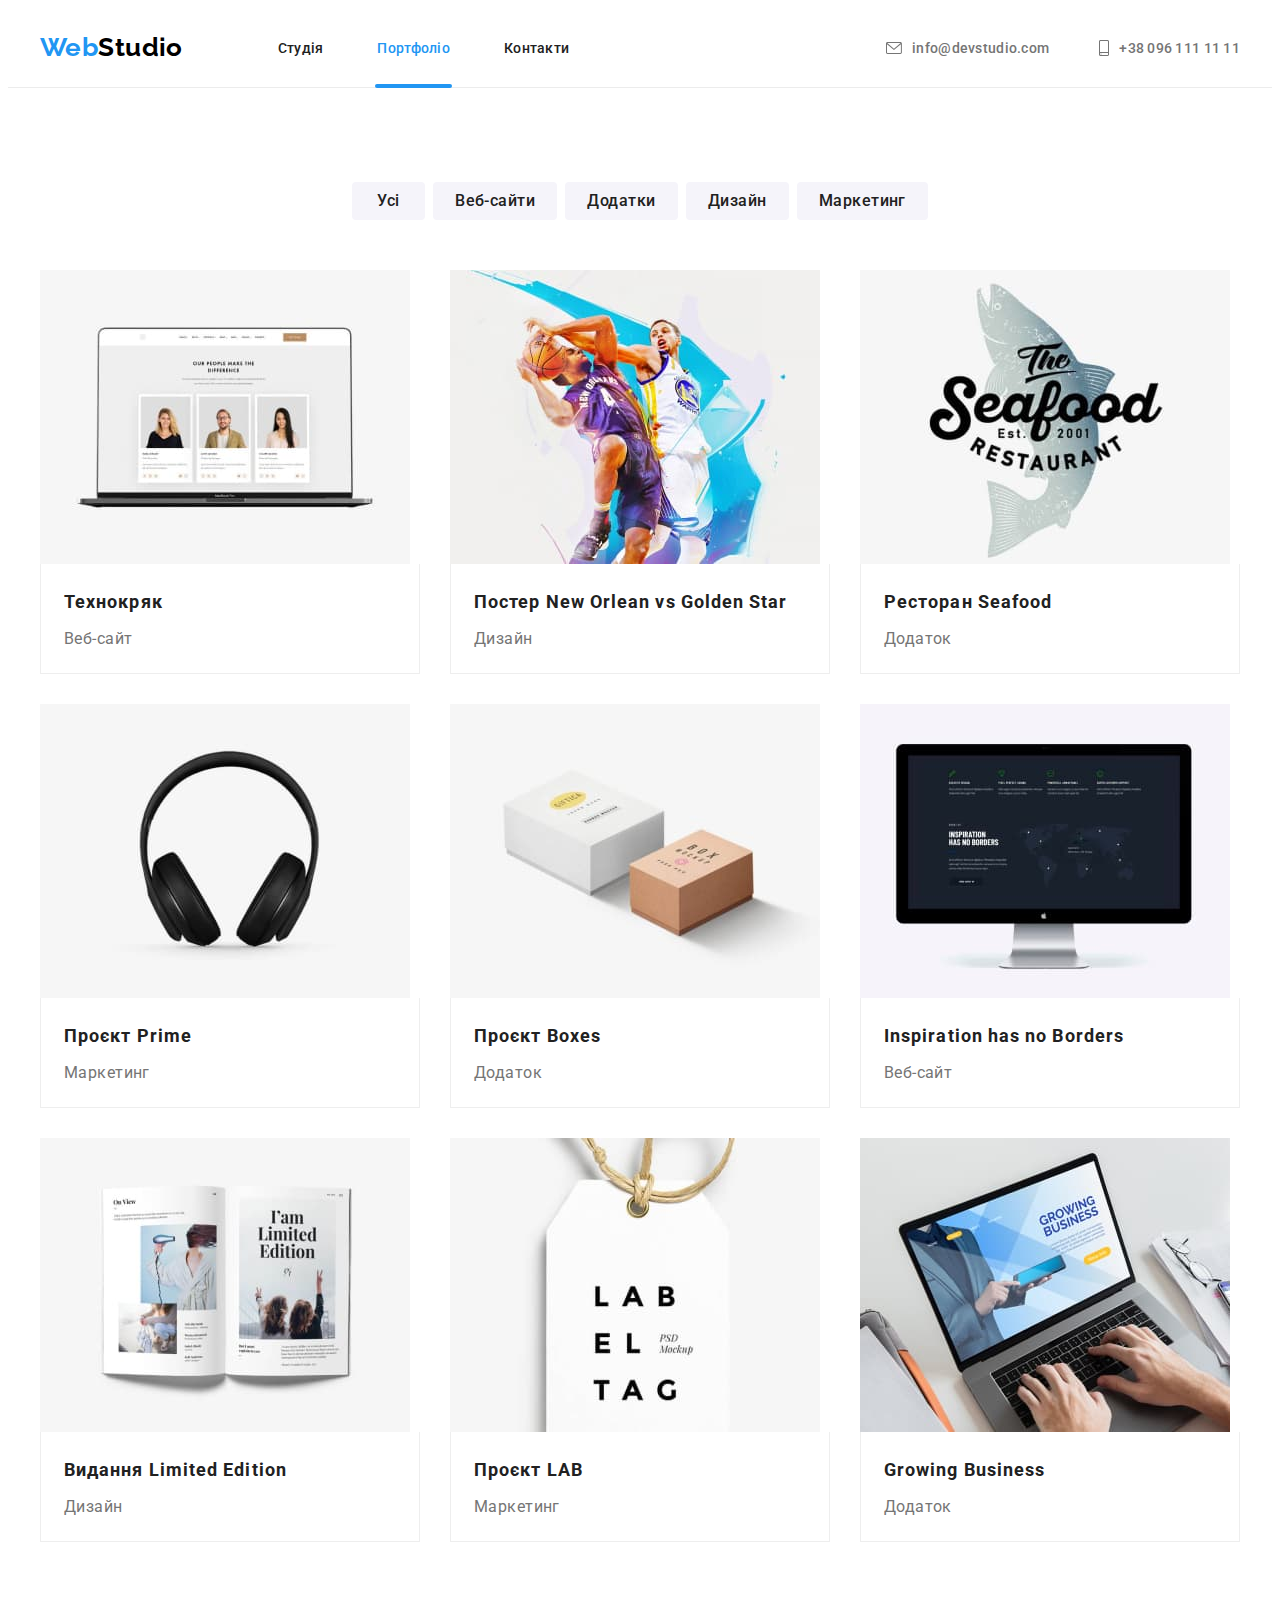
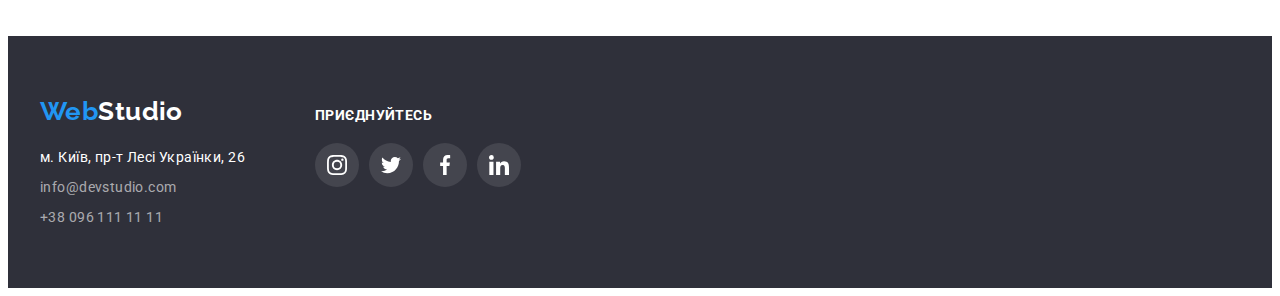
==== portfolio.html @ 7ef3f203 "Initial commit" ====
<!DOCTYPE html>
<html lang="uk">
  <head>
    <meta charset="UTF-8" />
    <meta http-equiv="X-UA-Compatible" content="IE=edge" />
    <meta name="viewport" content="width=device-width, initial-scale=1.0" />
    <title>WebStudio</title>

    <link
      rel="stylesheet"
      href="https://cdnjs.cloudflare.com/ajax/libs/modern-normalize/1.1.0/modern-normalize.min.css"
      integrity="sha512-wpPYUAdjBVSE4KJnH1VR1HeZfpl1ub8YT/NKx4PuQ5NmX2tKuGu6U/JRp5y+Y8XG2tV+wKQpNHVUX03MfMFn9Q=="
      crossorigin="anonymous"
      referrerpolicy="no-referrer"
    />

    <link rel="preconnect" href="https://fonts.googleapis.com" />
    <link rel="preconnect" href="https://fonts.gstatic.com" crossorigin />
    <link
      href="https://fonts.googleapis.com/css2?family=Raleway:wght@700&family=Roboto:wght@400;500;700;900&display=swap"
      rel="stylesheet"
    />

    <link rel="stylesheet" href="./css/styles.css" />
  </head>
  <body>
    <!-- Header -->
    <header class="header">
      <div class="container">
        <a href="./index.html" class="logo link"
          ><span class="logo-brand-color">Web</span><span class="logo-black-color">Studio</span></a
        >

        <nav class="site-nav">
          <ul class="site-nav-list list">
            <li class="site-nav-item">
              <a href="./index.html" class="link">Студія </a>
            </li>
            <li class="site-nav-item">
              <a href="./portfolio.html" class="link current">Портфоліо </a>
            </li>
            <li class="site-nav-item">
              <a href="" class="link">Контакти </a>
            </li>
          </ul>
        </nav>

        <ul class="auth-nav list">
          <li class="auth-nav-item">
            <a href="mailto:info@devstudio.com" class="link auth-nav-mail">
              <svg class="header-mail" width="16" height="12">
                <use href="./images/icons.svg#icon-envelope"></use>
              </svg>
              info@devstudio.com</a
            >
          </li>
          <li class="auth-nav-item">
            <a href="tel:+380961111111" class="link auth-nav-tel">
              <svg class="header-tel" width="10" height="16">
                <use href="./images/icons.svg#icon-smartphone"></use>
              </svg>
              +38 096 111 11 11</a
            >
          </li>
        </ul>
      </div>
    </header>

    <!-- Main -->
    <main>
      <!-- Portfolio -->
      <section class="portfolio section">
        <div class="portfolio-container container">
          <!-- Hidden header -->
          <h1 class="portfolio-title visually-hidden">Наші проекти</h1>
          <!-- Hidden header -->
          <ul class="list portfolio-btn-container">
            <li class="portfolio-btn-item">
              <button type="button" class="portfolio-btn button">Усі</button>
            </li>
            <li class="portfolio-btn-item">
              <button type="button" class="portfolio-btn button">Веб-сайти</button>
            </li>
            <li class="portfolio-btn-item">
              <button type="button" class="portfolio-btn button">Додатки</button>
            </li>
            <li class="portfolio-btn-item">
              <button type="button" class="portfolio-btn button">Дизайн</button>
            </li>
            <li class="portfolio-btn-item">
              <button type="button" class="portfolio-btn button">Маркетинг</button>
            </li>
          </ul>
          <ul class="list cards-set">
            <li class="portfolio-card cards-set-item">
              <a href="" class="link portfolio-card-link">
                <div class="potfolio-thumb">
                  <img
                    src="./images/portfolio-project-1.jpg"
                    alt="Презентація членів команди на екрані ноутбуку"
                    width="370"
                    height="294"
                    class="potfolio-img"
                  />
                  <div class="potfolio-thumb-overlay">
                    <p class="potfolio-thumb-description">
                      Ресурс пропонує комплексні пропозиції з різним рівнем функціоналу та сервісів.
                      Все це дозволить відвідувачу отримати вичерпні відомості про компанію чи
                      приватну особу.
                    </p>
                  </div>
                </div>
                <div class="portfolio-content">
                  <h2 class="portfolio-subtitle">Технокряк</h2>
                  <p class="portfolio-text">Веб-сайт</p>
                </div>
              </a>
            </li>
            <li class="portfolio-card cards-set-item">
              <a href="" class="link portfolio-card-link">
                <div class="potfolio-thumb">
                  <img
                    src="./images/portfolio-project-2.jpg"
                    alt="Баскетболисти"
                    width="370"
                    height="294"
                    class="potfolio-img"
                  />
                  <div class="potfolio-thumb-overlay">
                    <p class="potfolio-thumb-description">
                      Ресурс пропонує комплексні пропозиції з різним рівнем функціоналу та сервісів.
                      Все це дозволить відвідувачу отримати вичерпні відомості про компанію чи
                      приватну особу.
                    </p>
                  </div>
                </div>
                <div class="portfolio-content">
                  <h2 class="portfolio-subtitle">Постер New Orlean vs Golden Star</h2>
                  <p class="portfolio-text">Дизайн</p>
                </div>
              </a>
            </li>
            <li class="portfolio-card cards-set-item">
              <a href="" class="link portfolio-card-link">
                <div class="potfolio-thumb">
                  <img
                    src="./images/portfolio-project-3.jpg"
                    alt="Акула та назва ресторану"
                    width="370"
                    height="294"
                    class="potfolio-img"
                  />
                  <div class="potfolio-thumb-overlay">
                    <p class="potfolio-thumb-description">
                      Ресурс пропонує комплексні пропозиції з різним рівнем функціоналу та сервісів.
                      Все це дозволить відвідувачу отримати вичерпні відомості про компанію чи
                      приватну особу.
                    </p>
                  </div>
                </div>
                <div class="portfolio-content">
                  <h2 class="portfolio-subtitle">Ресторан Seafood</h2>
                  <p class="portfolio-text">Додаток</p>
                </div>
              </a>
            </li>
            <li class="portfolio-card cards-set-item">
              <a href="" class="link portfolio-card-link">
                <div class="potfolio-thumb">
                  <img
                    src="./images/portfolio-project-4.jpg"
                    alt="Навушники"
                    width="370"
                    height="294"
                    class="potfolio-img"
                  />
                  <div class="potfolio-thumb-overlay">
                    <p class="potfolio-thumb-description">
                      Ресурс пропонує комплексні пропозиції з різним рівнем функціоналу та сервісів.
                      Все це дозволить відвідувачу отримати вичерпні відомості про компанію чи
                      приватну особу.
                    </p>
                  </div>
                </div>
                <div class="portfolio-content">
                  <h2 class="portfolio-subtitle">Проєкт Prime</h2>
                  <p class="portfolio-text">Маркетинг</p>
                </div>
              </a>
            </li>
            <li class="portfolio-card cards-set-item">
              <a href="" class="link portfolio-card-link">
                <div class="potfolio-thumb">
                  <img
                    src="./images/portfolio-project-5.jpg"
                    alt="Дві коробки різного кольору"
                    width="370"
                    height="294"
                    class="potfolio-img"
                  />
                  <div class="potfolio-thumb-overlay">
                    <p class="potfolio-thumb-description">
                      Ресурс пропонує комплексні пропозиції з різним рівнем функціоналу та сервісів.
                      Все це дозволить відвідувачу отримати вичерпні відомості про компанію чи
                      приватну особу.
                    </p>
                  </div>
                </div>
                <div class="portfolio-content">
                  <h2 class="portfolio-subtitle">Проєкт Boxes</h2>
                  <p class="portfolio-text">Додаток</p>
                </div>
              </a>
            </li>
            <li class="portfolio-card cards-set-item">
              <a href="" class="link portfolio-card-link">
                <div class="potfolio-thumb">
                  <img
                    src="./images/portfolio-project-6.jpg"
                    alt="Монітор із включеною презентацією"
                    width="370"
                    height="294"
                    class="potfolio-img"
                  />
                  <div class="potfolio-thumb-overlay">
                    <p class="potfolio-thumb-description">
                      Ресурс пропонує комплексні пропозиції з різним рівнем функціоналу та сервісів.
                      Все це дозволить відвідувачу отримати вичерпні відомості про компанію чи
                      приватну особу.
                    </p>
                  </div>
                </div>
                <div class="portfolio-content">
                  <h2 class="portfolio-subtitle">Inspiration has no Borders</h2>
                  <p class="portfolio-text">Веб-сайт</p>
                </div>
              </a>
            </li>
            <li class="portfolio-card cards-set-item">
              <a href="" class="link portfolio-card-link">
                <div class="potfolio-thumb">
                  <img
                    src="./images/portfolio-project-7.jpg"
                    alt="Відкритий журнал"
                    width="370"
                    height="294"
                    class="potfolio-img"
                  />
                  <div class="potfolio-thumb-overlay">
                    <p class="potfolio-thumb-description">
                      Ресурс пропонує комплексні пропозиції з різним рівнем функціоналу та сервісів.
                      Все це дозволить відвідувачу отримати вичерпні відомості про компанію чи
                      приватну особу.
                    </p>
                  </div>
                </div>
                <div class="portfolio-content">
                  <h2 class="portfolio-subtitle">Видання Limited Edition</h2>
                  <p class="portfolio-text">Дизайн</p>
                </div>
              </a>
            </li>
            <li class="portfolio-card cards-set-item">
              <a href="" class="link portfolio-card-link">
                <div class="potfolio-thumb">
                  <img
                    src="./images/portfolio-project-8.jpg"
                    alt="Етикетка із назвою бренда"
                    width="370"
                    height="294"
                    class="potfolio-img"
                  />
                  <div class="potfolio-thumb-overlay">
                    <p class="potfolio-thumb-description">
                      Ресурс пропонує комплексні пропозиції з різним рівнем функціоналу та сервісів.
                      Все це дозволить відвідувачу отримати вичерпні відомості про компанію чи
                      приватну особу.
                    </p>
                  </div>
                </div>
                <div class="portfolio-content">
                  <h2 class="portfolio-subtitle">Проєкт LAB</h2>
                  <p class="portfolio-text">Маркетинг</p>
                </div>
              </a>
            </li>
            <li class="portfolio-card cards-set-item">
              <a href="" class="link portfolio-card-link">
                <div class="potfolio-thumb">
                  <img
                    src="./images/portfolio-project-9.jpg"
                    alt="Людина працює за ноутбуком"
                    width="370"
                    height="294"
                    class="potfolio-img"
                  />
                  <div class="potfolio-thumb-overlay">
                    <p class="potfolio-thumb-description">
                      Ресурс пропонує комплексні пропозиції з різним рівнем функціоналу та сервісів.
                      Все це дозволить відвідувачу отримати вичерпні відомості про компанію чи
                      приватну особу.
                    </p>
                  </div>
                </div>
                <div class="portfolio-content">
                  <h2 class="portfolio-subtitle">Growing Business</h2>
                  <p class="portfolio-text">Додаток</p>
                </div>
              </a>
            </li>
          </ul>
        </div>
      </section>
    </main>

    <!-- Footer -->

    <footer class="footer">
      <div class="container footer-container">
        <div class="footer-contacts">
          <a href="./index.html" class="logo link footer-logo"
            ><span class="logo-brand-color">Web</span
            ><span class="logo-white-color">Studio</span></a
          >
          <address class="address">
            <ul class="list">
              <li class="address-item">
                <a
                  href="https://goo.gl/maps/5fsfiBMW47e9YTmSA"
                  target="_blank"
                  rel="noopener noreferrer nofollow"
                  class="link link-map"
                  >м. Київ, пр-т Лесі Українки, 26</a
                >
              </li>
              <li class="address-item">
                <a href="mailto:info@devstudio.com" class="link link-mail">info@devstudio.com</a>
              </li>
              <li class="address-item">
                <a href="tel:+380961111111" class="link link-tel">+38 096 111 11 11</a>
              </li>
            </ul>
          </address>
        </div>
        <div class="footer-socials">
          <p class="footer-socials-text">приєднуйтесь</p>
          <ul class="footer-socials-list list">
            <li class="footer-socials-item">
              <a
                class="footer-socials-link link"
                href="https://instagram.com"
                aria-label="Instagram"
                target="_blank"
                rel="noopener noreferrer"
              >
                <svg class="footer-socials-icon" width="20" height="20">
                  <use href="./images/icons.svg#icon-instagram"></use>
                </svg>
              </a>
            </li>
            <li class="footer-socials-item">
              <a
                class="footer-socials-link link"
                href="https://twitter.com"
                aria-label="Twitter"
                target="_blank"
                rel="noopener noreferrer"
              >
                <svg class="footer-socials-icon" width="20" height="20">
                  <use href="./images/icons.svg#icon-twitter"></use>
                </svg>
              </a>
            </li>
            <li class="footer-socials-item">
              <a
                class="footer-socials-link link"
                href="https://facebook.com"
                aria-label="Facebook"
                target="_blank"
                rel="noopener noreferrer"
              >
                <svg class="footer-socials-icon" width="20" height="20">
                  <use href="./images/icons.svg#icon-facebook"></use>
                </svg>
              </a>
            </li>
            <li class="footer-socials-item">
              <a
                class="footer-socials-link link"
                href="https://linkedin.com"
                aria-label="Linkedin"
                target="_blank"
                rel="noopener noreferrer"
              >
                <svg class="footer-socials-icon" width="20" height="20">
                  <use href="./images/icons.svg#icon-linkedin"></use>
                </svg>
              </a>
            </li>
          </ul>
        </div>
      </div>
    </footer>
  </body>
</html>
---- css/styles.css ----
:root {
    --primary-color: #757575;
    --secondary-color: #212121;
    --brand-color: #2196F3;
    --logo-primary-color: #000000;
    --logo-secondary-color: #FFFFFF;
    --address-footer-color: rgba(255, 255, 255, 0.6);
    --address-footer-secondary-color: #ffffff;
    --hero-and-footer-background-color: #2F303A;
    --hero-btn-backhround-hover: #188CE8;
    --portfolio-btn-background-color: #F5F4FA;
    --team-section-bg-color: #F5F4FA;
    --team-card-bg-color: #ffffff;
    --portfolio-card-bg-color: #ffffff;
    --portfolio-content-border-color: #EEEEEE;
    --portfolio-overlay-bg-color: rgba(33, 150, 243, 0.9);
    --socials-primary-fill: #AFB1B8;
    --socials-secondary-fill: #ffffff;
    --socials-footer-bg-fill: rgba(255, 255, 255, 0.1);
    --primary-font-family: 'Roboto',
        sans-serif;
    --logo-font-family: 'Raleway',
        sans-serif;
    --indent: 30px;
    --cards-in-row: 3;
    --hover-focus-duration: 250ms;
    --hover-focus-timing-function: cubic-bezier(0.4, 0, 0.2, 1);
}

/* General */

/* Reset */

h1, h2, h3, h4, h5, h6, p {
    margin: 0;
    padding: 0;
}

.link {
    text-decoration: none;
    color: currentColor;
    display: block;
}

.list {
    display: block;
    list-style: none;
    margin: 0;
    padding: 0;
}

img {
    display: block;
    max-width: 100%;
    height: auto;
}

/* END Reset */

body {
    color: var(--primary-color);

    font-family: var(--primary-font-family);
    font-size: 14px;
    letter-spacing: 0.03em;
}

.container {
    width: 1200px;
    padding-left: 15px;
    padding-right: 15px;
    margin-left: auto;
    margin-right: auto;
}

.section {
    padding: 94px 0;
}

.button {
    cursor: pointer;
    border-radius: 4px;
}

.visually-hidden {
    color: rgba(0, 0, 0, 0);
    position: absolute;
    width: 1px;
    height: 1px;
    margin: -1px;
    border: 0;
    padding: 0;
    white-space: nowrap;
    clip-path: inset(100%);
    clip: rect(0 0 0 0);
    overflow: hidden;
}

.cards-set {
    display: flex;
    flex-wrap: wrap;
    gap: var(--indent);
}

.cards-set-item {
   flex-basis: calc((100% - (var(--indent) * (var(--cards-in-row) - 1))) / (var(--cards-in-row)));
}


/* logo */

.logo {
    font-family: var(--logo-font-family);
    font-weight: 700;
    font-size: 26px;
    line-height: calc(31 / 26);
}

.logo-brand-color {
    color: var(--brand-color);
}

.logo-black-color {
    color: var(--logo-primary-color)
}

.logo-white-color {
    color: var(--logo-secondary-color)
}


/* Header */

.header > .container {
    display: flex;
    align-items: center;
}

.header .logo {
    margin-right: 93px;
}

.site-nav {
    display: flex;
}

.auth-nav {
    display: flex;
    margin-left: auto;
}

.site-nav-list {
    display: flex;
}

.site-nav-item:not(:last-child), 
.auth-nav-item:not(:last-child) {
    margin-right: 50px;
}


.header {
    border-bottom: 1px solid #ECECEC;
}

.header .logo {
    /* 1 px для нижнього паддінга додається рамкою хедера */
    padding: 24px 0 24px 0; 
}

.site-nav .link{    
    position: relative;
    display: flex;
    justify-content: center;
    align-items: center;

    padding: 32px 2px 31px 2px; /* лівий та правий паддінги взяти орієнтовно (для симетричності нижньої декоративної риски), так як на макеті у Студії значення 1/2 px, а у Портфоліо 3/3 px */

    color: var(--secondary-color);

    font-weight: 500;
    font-size: 14px;
    line-height: calc(16 / 14);
    letter-spacing: 0.02em;

    transition: color var(--hover-focus-duration) var(--hover-focus-timing-function);
}

.site-nav .current {
    color: var(--brand-color)
}

.site-nav .current::after {
    position: absolute;
    bottom: -1px;
    content: '';
    
    width: 100%;
    height: 4px;    
    
    background: var(--brand-color);
    border-radius: 2px;
}

.auth-nav .link {
    padding: 32px 0 31px 0;

    color: inherit;

    font-weight: 500;
    font-size: 14px;
    line-height: calc(16 / 14);
    letter-spacing: 0.02em;

    transition: color var(--hover-focus-duration) var(--hover-focus-timing-function);
}

.site-nav .link:hover,
.site-nav .link:focus,
.auth-nav .link:hover,
.auth-nav .link:focus {
    color: var(--brand-color);
}

.auth-nav-mail, 
.auth-nav-tel {
    display: flex;
    align-items: center;
}

.header-mail, 
.header-tel {
    fill: currentColor;
    margin-right: 10px;
}


/* Hero */

.hero.section {    
    padding: 200px 0;
    text-align: center;
    
    height: 600px;
    max-width: 1600px;
    margin-left: auto;
    margin-right: auto;
    background-image: linear-gradient(rgba(47, 48, 58, 0.4),
                rgba(47, 48, 58, 0.4)), url('../images/hero-bg-img.jpg');
    background-repeat: no-repeat;
    background-position: center;

}

.hero-title {
    margin-bottom: 30px;

    color: var(--logo-secondary-color);

    font-weight: 900;
    font-size: 44px;
    line-height: 1.36;
    letter-spacing: 0.06em;
    text-transform: uppercase;
}

.hero-btn {
    padding: 10px 32px;
    border-width: 0;
    min-width: 216px;
    min-height: 50px;

    color: var(--logo-secondary-color);
    background-color: var(--brand-color);

    font-family: inherit;
    font-weight: 700;
    font-size: 16px;
    line-height: 1.88;
    text-align: center;
    letter-spacing: 0.06em;

    transition: background-color var(--hover-focus-duration) var(--hover-focus-timing-function);
}

.hero-btn:hover,
.hero-btn:focus {
    background-color: var(--hero-btn-backhround-hover);
}

/* index.html -> h2 */

.features-title,
.activities-title,
.team-title, 
.clients-title {
margin-bottom: 50px;

color: var(--secondary-color);

font-weight: 700;
font-size: 36px;
line-height: calc(42 / 36);
text-align: center;
}


/* Features */

.features.section {
    --cards-in-row: 4;
}

.features-icon-container {
    display: flex;
    height: 120px;
    justify-content: center;
    align-items: center;
    background-color: var(--portfolio-btn-background-color);
    border-radius: 4px;
    margin-bottom: 30px;
}

.features-subtitle {
    margin-bottom: 10px;

    color: var(--secondary-color);

    font-weight: 700;
    font-size: 14px;
    line-height: calc(16 / 14);
    text-transform: uppercase;
}

.features-text {
    line-height: calc(24 / 14);
}


/* Our activities */

.activities.section {
    padding-top: 0;
}

.activities-item {
    position: relative;
}

.activities .overlay {
    position: absolute;
    bottom: 0;
    width: 100%;

    padding: 27px 0;
    background-color: rgba(47, 48, 58, 0.8);
}

.activities .overlay-text {
    font-weight: 700;
    line-height: calc(16 / 14);
    text-align: center;
    letter-spacing: 0.03em;
    text-transform: uppercase;
    
    color: var(--team-card-bg-color);
}

/* Our team */

.team.section {
    background-color: var(--team-section-bg-color);
    --cards-in-row: 4;

}

.team-card {
    background-color: var(--team-card-bg-color);
    box-shadow: 0px 1px 3px rgba(0, 0, 0, 0.12), 0px 1px 1px rgba(0, 0, 0, 0.14), 0px 2px 1px rgba(0, 0, 0, 0.2);
    border-radius: 0px 0px 4px 4px;
}

.team-subtitle {
    margin-bottom: 10px;

    color: var(--secondary-color);

    font-weight: 500;
    font-size: 16px;
    line-height: calc(19 / 16);
    text-align: center;
}

.team-text {
    font-size: 16px;
    line-height: calc(19 / 16);
    text-align: center;
    margin-bottom: 16px;
}

.team-content {
    padding: 30px 32px;
    border-radius: 0px 0px 4px 4px;
    background-color: var(--logo-secondary-color);
}

.team .social-list {
    display: flex;
    justify-content: center;
    align-items: center;
    gap: 10px;
}

.social-list-link {
    display: flex;
    justify-content: center;
    align-items: center;
    width: 44px;
    height: 44px;
    border-radius: 50%;
    color: var(--socials-primary-fill);
    background-color: var(--team-card-bg-color);

    transition: background-color var(--hover-focus-duration) var(--hover-focus-timing-function), color var(--hover-focus-duration) var(--hover-focus-timing-function);
}

.social-list-link:hover, 
.social-list-link:focus {
    color: var(--socials-secondary-fill);
    background-color: var(--brand-color);
}

.social-list-icon {
    fill: currentColor;
}


/* Clients */

.clients.section {
    --cards-in-row: 6;
}

.clients-logo {
    display: flex;
    justify-content: center;
    align-items: center;
    height: 92px;
    border: 1px solid #AFB1B8;
    border-radius: 4px;
    color: var(--socials-primary-fill);

    transition: color var(--hover-focus-duration) var(--hover-focus-timing-function);
} 

.clients-logo:hover, 
.clients-logo:focus {
    color: var(--brand-color);
}

.clients-icon {
    fill: currentColor;
}


/* footer */

.footer {
    background-color: var(--hero-and-footer-background-color);
    padding: 60px 0;
}

.footer-container {
    display: flex;
    gap: 70px;
    align-items: baseline;
}

.footer .footer-socials {
    align-items: baseline;
}

.footer-socials-list {
    display: flex;
    justify-content: center;
    align-items: center;
    gap: 10px;
}

.footer-socials-link {
    display: flex;
    justify-content: center;
    align-items: center;
    width: 44px;
    height: 44px;
    border-radius: 50%;
    color: var(--socials-secondary-fill);
    background-color: var(--socials-footer-bg-fill);

    transition: background-color var(--hover-focus-duration) var(--hover-focus-timing-function);
}

.footer-socials-link:hover, 
.footer-socials-link:focus {
   background-color: var(--brand-color);
}


.footer-socials-icon {
    fill: currentColor
}

.footer-logo {
    margin-bottom: 20px;
}

.footer-socials-text {
    margin-bottom: 20px;

    font-weight: 700;
    font-size: 14px;
    line-height: calc(16 / 14);
    letter-spacing: 0.03em;
    text-transform: uppercase;
    
    color: var(--logo-secondary-color);
}


/* address */

.address .link {
    /* color: var(--address-footer-color);  */

    font-style: normal;

    transition: color var(--hover-focus-duration) var(--hover-focus-timing-function);
}

.address .link-map {
    color: var(--address-footer-secondary-color);
}

.address .link-mail, 
.address .link-tel {
    color: var(--address-footer-color);
}

.address .link:hover,
.address .link:focus {
    color: var(--brand-color);
}

.address-item {
    line-height: 1.5;
}

.address-item:not(:last-child) {
    margin-bottom: 9px;
}


/* Portfolio */

.portfolio-card {
    background: var(--portfolio-card-bg-color);
}

.portfolio-card-link {
    transition: box-shadow var(--hover-focus-duration) var(--hover-focus-timing-function);
}

.portfolio-card-link:hover, 
.portfolio-card-link:focus {
    box-shadow: 0px 1px 1px rgba(0, 0, 0, 0.12), 0px 4px 4px rgba(0, 0, 0, 0.06), 1px 4px 6px rgba(0, 0, 0, 0.16);
}

.portfolio-title {
    color: var(--secondary-color);
    
    font-weight: 700;
    font-size: 36px;
    line-height: 1.17;
    text-align: center;
}

.portfolio-content {
    padding: 20px 23px 19px;

    border-right: 1px solid var(--portfolio-content-border-color);
    border-bottom: 1px solid var(--portfolio-content-border-color);
    border-left: 1px solid var(--portfolio-content-border-color);
}

.portfolio-btn-container {
    display: flex;
    justify-content: center;

    margin-bottom: 50px;
    }

.portfolio-subtitle {
    margin-bottom: 4px;

    color: var(--secondary-color);

    font-weight: 700;
    font-size: 18px;
    line-height: calc(36 / 18);
    letter-spacing: 0.06em;
}

.portfolio-text {
    color: var(--primary-color);

    font-size: 16px;
    line-height: calc(30 / 16);  
}

.potfolio-thumb {
    position: relative;
    overflow: hidden;
}

.potfolio-thumb-overlay {
    position: absolute;
    bottom: 0;
    left: 0;
    transform: translateY(100%);

    width: 100%;
    height: 100%;
    padding: 63px 24px;

    background-color: var(--portfolio-overlay-bg-color);

    transition: transform var(--hover-focus-duration) var(--hover-focus-timing-function);
}

.portfolio-card-link:hover .potfolio-thumb-overlay,
.portfolio-card-link:focus .potfolio-thumb-overlay {
    transform: translateY(0);
}

.potfolio-thumb-description {
    font-weight: 400;
    font-size: 18px;
    line-height: calc(28 / 18);
    letter-spacing: 0.03em;
    
    color: var(--portfolio-card-bg-color);
}


/* Portfolio - buttons */

.portfolio-btn {
    padding: 6px 22px;
    
    min-height: 38px;
    min-width: 73px;
    border: none;

    color: var(--secondary-color);
    background-color: var(--portfolio-btn-background-color);

    font-family: inherit;
    font-style: normal;
    font-weight: 500;
    font-size: 16px;
    line-height: 1.62;
    text-align: center;
    letter-spacing: 0.03em;

    transition: color var(--hover-focus-duration) var(--hover-focus-timing-function),
     background-color var(--hover-focus-duration) var(--hover-focus-timing-function),
     box-shadow var(--hover-focus-duration) var(--hover-focus-timing-function);
}

.portfolio-btn-item:not(:last-child) {
    margin-right: 8px;
}


.portfolio-btn:hover,
.portfolio-btn:focus {
    color: var(--logo-secondary-color);
    background-color: var(--brand-color);
    box-shadow: 0px 3px 1px rgba(0, 0, 0, 0.1), 0px 1px 2px rgba(0, 0, 0, 0.08), 0px 2px 2px rgba(0, 0, 0, 0.12);
}

/* MODAL */

.backdrop {
    position: fixed;
    top: 0;
    left: 0;
    width: 100%;
    height: 100%;
    background-color: rgba(0, 0, 0, 0.2);

    transition: opacity var(--hover-focus-duration) var(--hover-focus-timing-function), visibility var(--hover-focus-duration) var(--hover-focus-timing-function);
    
}

.backdrop.is-hidden {
    opacity: 0;
    visibility: hidden;
    pointer-events: none;  
}

.backdrop.is-hidden .modal {
    opacity: 0;
    transform: translate(-50%, -50%) scale(0.6);
}

.modal {
    position: absolute;
    top: 50%;
    left: 50%;
    transform: translate(-50%, -50%) scale(1);

    width: 528px;
    min-height: 581px;

    background: #FFFFFF;
    box-shadow: 0px 1px 3px rgba(0, 0, 0, 0.12), 0px 1px 1px rgba(0, 0, 0, 0.14), 0px 2px 1px rgba(0, 0, 0, 0.2);
    border-radius: 4px;

    transition: transform var(--hover-focus-duration) var(--hover-focus-timing-function), opacity var(--hover-focus-duration) var(--hover-focus-timing-function);
}

.modal-btn {
    position: absolute;
    top: 8px;
    right: 8px;

    display: flex;
    justify-content: center;
    align-items: center;
    padding: 0;
    width: 30px;
    height: 30px;
    border-radius: 50%;

    background: #FFFFFF;
    border: 1px solid rgba(0, 0, 0, 0.1);
}
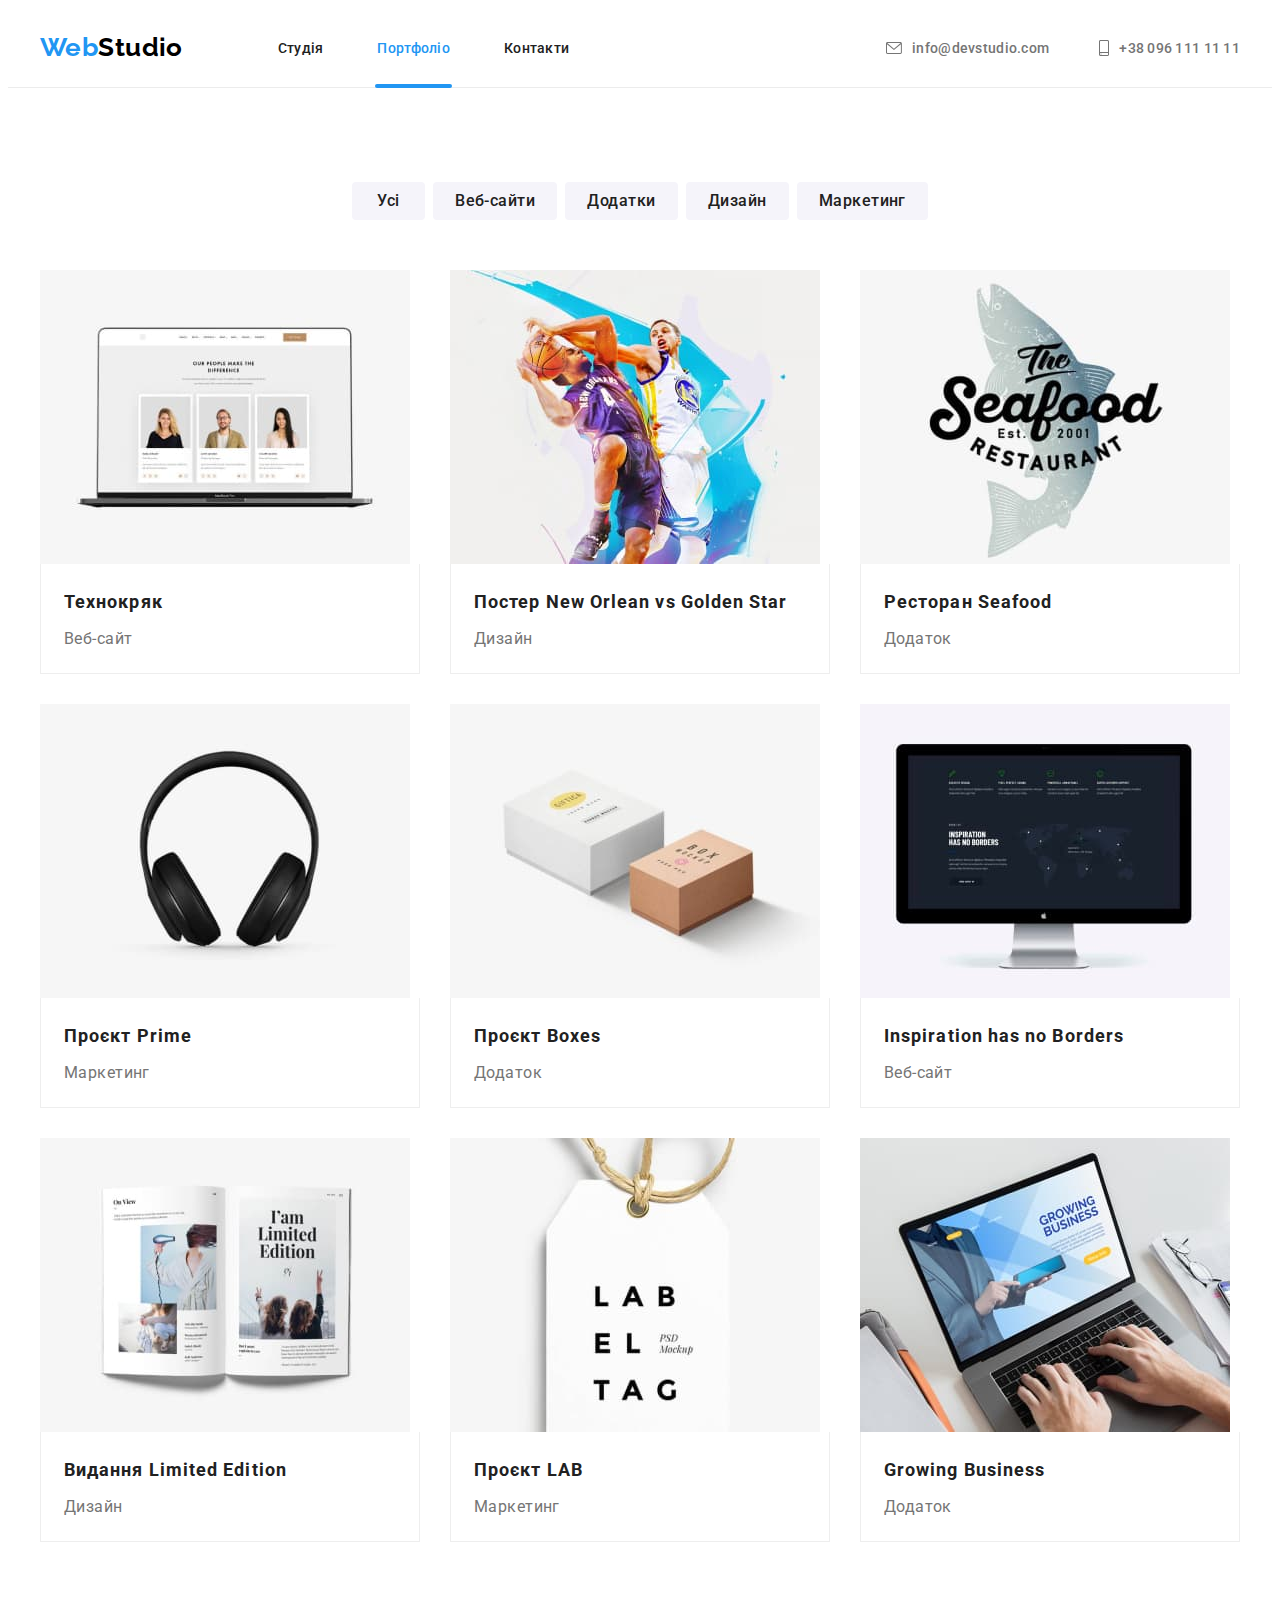
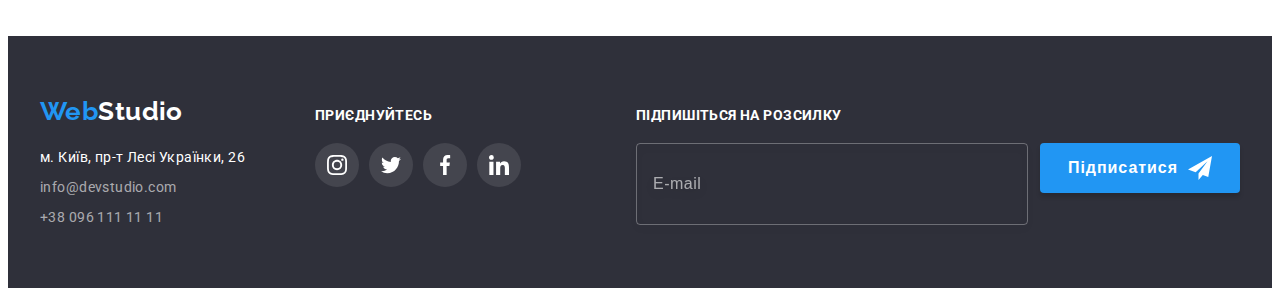
==== commit bcfda36c: "add fields to modal form" ====
--- a/portfolio.html
+++ b/portfolio.html
@@ -399,6 +399,25 @@
             </li>
           </ul>
         </div>
+        <div class="footer-subscribe">
+          <p class="footer-subscribe-text">Підпишіться на розсилку</p>
+          <div class="footer-subscribe-field">
+            <form name="subscribe_form" class="footer-subscribe-form">
+              <input
+                type="email"
+                name="email"
+                placeholder="E-mail"
+                class="footer-subscribe-input"
+              />
+              <button class="button footer-subscribe-btn" type="submit">
+                Підписатися
+                <svg width="24" height="24">
+                  <use href="./images/icons.svg#icon-send"></use>
+                </svg>
+              </button>
+            </form>
+          </div>
+        </div>
       </div>
     </footer>
   </body>
--- a/css/styles.css
+++ b/css/styles.css
@@ -17,6 +17,8 @@
     --socials-primary-fill: #AFB1B8;
     --socials-secondary-fill: #ffffff;
     --socials-footer-bg-fill: rgba(255, 255, 255, 0.1);
+    --subscribe-footer-input-bg: rgba(33, 150, 243, 0);
+    --placeholder-color: rgba(117, 117, 117, 0.5);
     --primary-font-family: 'Roboto',
         sans-serif;
     --logo-font-family: 'Raleway',
@@ -514,7 +516,8 @@
     margin-bottom: 20px;
 }
 
-.footer-socials-text {
+.footer-socials-text, 
+.footer-subscribe-text {
     margin-bottom: 20px;
 
     font-weight: 700;
@@ -525,6 +528,65 @@
     
     color: var(--logo-secondary-color);
 }
+
+.footer-subscribe {
+    margin-left: auto;
+}
+
+.footer-subscribe-form {
+    display: flex;
+    gap: 12px;
+}
+
+
+.footer-subscribe-input {
+    width: 358px;
+    height: 50px;
+    /* margin-right: 12px; */
+    padding: 15px 16px;
+
+    font-size: 16px;
+    line-height: calc(20 / 16);
+    letter-spacing: 0.03em;
+    color: var(--address-footer-color);
+
+    border: 1px solid rgba(255, 255, 255, 0.3);
+    filter: drop-shadow(0px 4px 4px rgba(0, 0, 0, 0.15));
+    border-radius: 4px;
+
+    background-color: transparent;
+}
+
+.footer-subscribe-input::placeholder {
+    font-size: 16px;
+    line-height: calc(20 / 16);
+    letter-spacing: 0.03em;
+    color: var(--address-footer-color);
+}
+
+.footer-subscribe-btn, 
+.modal-send-btn {
+    display: flex;
+    align-items: center;
+    justify-content: center;
+    gap: 10px;
+
+    width: 200px;
+    height: 50px;
+
+    background: var(--brand-color);
+    box-shadow: 0px 4px 4px rgba(0, 0, 0, 0.15);
+    border-radius: 4px;
+    /* border-color: var(--brand-color); */
+    border-width: 0;
+
+    font-weight: 700;
+    font-size: 16px;
+    line-height: calc(30 / 16);
+    letter-spacing: 0.06em;
+    color: var(--logo-secondary-color);
+}
+
 
 
 /* address */
@@ -720,6 +782,7 @@
     left: 50%;
     transform: translate(-50%, -50%) scale(1);
 
+    padding: 40px;
     width: 528px;
     min-height: 581px;
 
@@ -730,7 +793,7 @@
     transition: transform var(--hover-focus-duration) var(--hover-focus-timing-function), opacity var(--hover-focus-duration) var(--hover-focus-timing-function);
 }
 
-.modal-btn {
+.modal-close-btn {
     position: absolute;
     top: 8px;
     right: 8px;
@@ -745,5 +808,179 @@
 
     background: #FFFFFF;
     border: 1px solid rgba(0, 0, 0, 0.1);
-}
-
+    color: var(--logo-primary-color);
+
+    transition: color var(--hover-focus-duration) var(--hover-focus-timing-function);
+}
+.modal-close-btn:hover {
+    color: var(--brand-color);
+}
+
+.modal-close-icon {
+    fill: currentColor;
+}
+
+.modal-form {
+    display: flex;
+    flex-direction: column;
+    justify-items: center;
+    /* margin: 75px 40px 0; */
+}
+
+.modal-header {
+    display: block;
+    margin-bottom: 12px;
+
+    font-weight: 700;
+    font-size: 20px;
+    line-height: calc(23 / 20);
+    text-align: center;
+    letter-spacing: 0.03em;
+    
+    color: var(--secondary-color);
+}
+
+.modal-form-group {
+    position: relative;
+    display: flex;
+    flex-direction: column;
+
+    margin-bottom: 10px;
+
+    font-size: 12px;
+    line-height: calc(14 / 12);
+    letter-spacing: 0.01em;
+    
+    color: var(--primary-color);
+}
+
+.modal-form-group.comment {
+    margin-bottom: 20px;
+}
+
+.modal-form-label {
+    margin-bottom: 4px;
+
+    font-size: 12px;
+    line-height: calc(14 / 12);
+    letter-spacing: 0.01em;
+    
+    color: #757575;
+}
+
+.modal-form-field {
+    width: 100%;
+    height: 40px;
+
+    padding: 12px 16px 12px 42px;
+
+    border: 1px solid rgba(33, 33, 33, 0.2);
+    border-radius: 4px;
+    outline: none;
+
+    transition: border-color var(--hover-focus-duration) var(--hover-focus-timing-function);
+}
+
+.modal-form-field:focus, 
+.modal-form-textarea:focus {
+    border-color: var(--brand-color);
+}
+
+.modal-form-icon {
+    position: absolute;
+    bottom: 11px;
+    left: 12px;
+
+    transition: fill var(--hover-focus-duration) var(--hover-focus-timing-function);
+}
+
+.modal-form-group:focus-within {
+    fill: var(--brand-color);
+}
+
+.modal-checkbox-group {
+    display: flex;
+    align-items: center;
+    gap: 7px;
+
+    margin-bottom: 30px;
+    margin-left: auto;
+    margin-right: auto;
+}
+
+.modal-form-textarea {
+    width: 100%;
+    height: 120px;
+    padding: 12px 16px;
+    
+    border: 1px solid rgba(33, 33, 33, 0.2);
+    border-radius: 4px;
+    outline: none;
+        
+    transition: border-color var(--hover-focus-duration) var(--hover-focus-timing-function);
+
+    resize: none;
+}
+
+.modal-form-textarea::placeholder {
+    font-size: 12px;
+    line-height: calc(14 /12);
+    letter-spacing: 0.01em;
+    
+    color: var(--placeholder-color);
+}
+
+.modal-checkbox-text {
+    font-size: 14px;
+    line-height: calc(24 / 14);
+    
+    color: var(--primary-color);
+}
+
+.modal-checkbox-link {
+    color: var(--brand-color);
+}
+
+.modal-form-checkbox {
+    appearance: none;
+
+    display: block;
+    width: 16px;
+    height: 15px;
+
+
+    outline: 2px solid var(--secondary-color);
+    outline-offset: -2px;
+
+    box-shadow: 0px 4px 4px rgba(0, 0, 0, 0.25);
+    border-radius: 2px;
+    background-position: center;
+    background-repeat: no-repeat;
+    background-size: 0;
+    background-image: url("data:image/svg+xml,%3Csvg width='13' height='10' viewBox='0 0 13 10' fill='none' xmlns='http://www.w3.org/2000/svg'%3E%3Cpath d='M1.95703 4.75166L1.88825 4.68604L1.81923 4.75141L0.93123 5.59258L0.854858 5.66492L0.930974 5.73753L4.42671 9.07236L4.49574 9.1382L4.56476 9.07236L12.069 1.91352L12.1449 1.84116L12.069 1.76881L11.1873 0.927644L11.1183 0.861826L11.0493 0.927611L4.49577 7.17353L1.95703 4.75166Z' fill='white' stroke='white' stroke-width='0.2'/%3E%3C/svg%3E");
+    
+
+    transition: outline-color var(--hover-focus-duration) var(--hover-focus-timing-function), 
+    background-color var(--hover-focus-duration) var(--hover-focus-timing-function), 
+    box-shadow var(--hover-focus-duration) var(--hover-focus-timing-function), 
+    background-size var(--hover-focus-duration) var(--hover-focus-timing-function);
+}
+
+.modal-form-checkbox:checked {
+    outline-color: var(--brand-color);
+    background-color: var(--brand-color);
+    box-shadow: none;
+    background-size: 11px 8px; 
+}
+
+.modal-send-btn {
+    margin-left: auto;
+    margin-right: auto;
+       
+    transition: background-color var(--hover-focus-duration) var(--hover-focus-timing-function);
+}
+
+.modal-send-btn:hover,
+.modal-send-btn:focus {
+    background-color: var(--hero-btn-backhround-hover);
+}